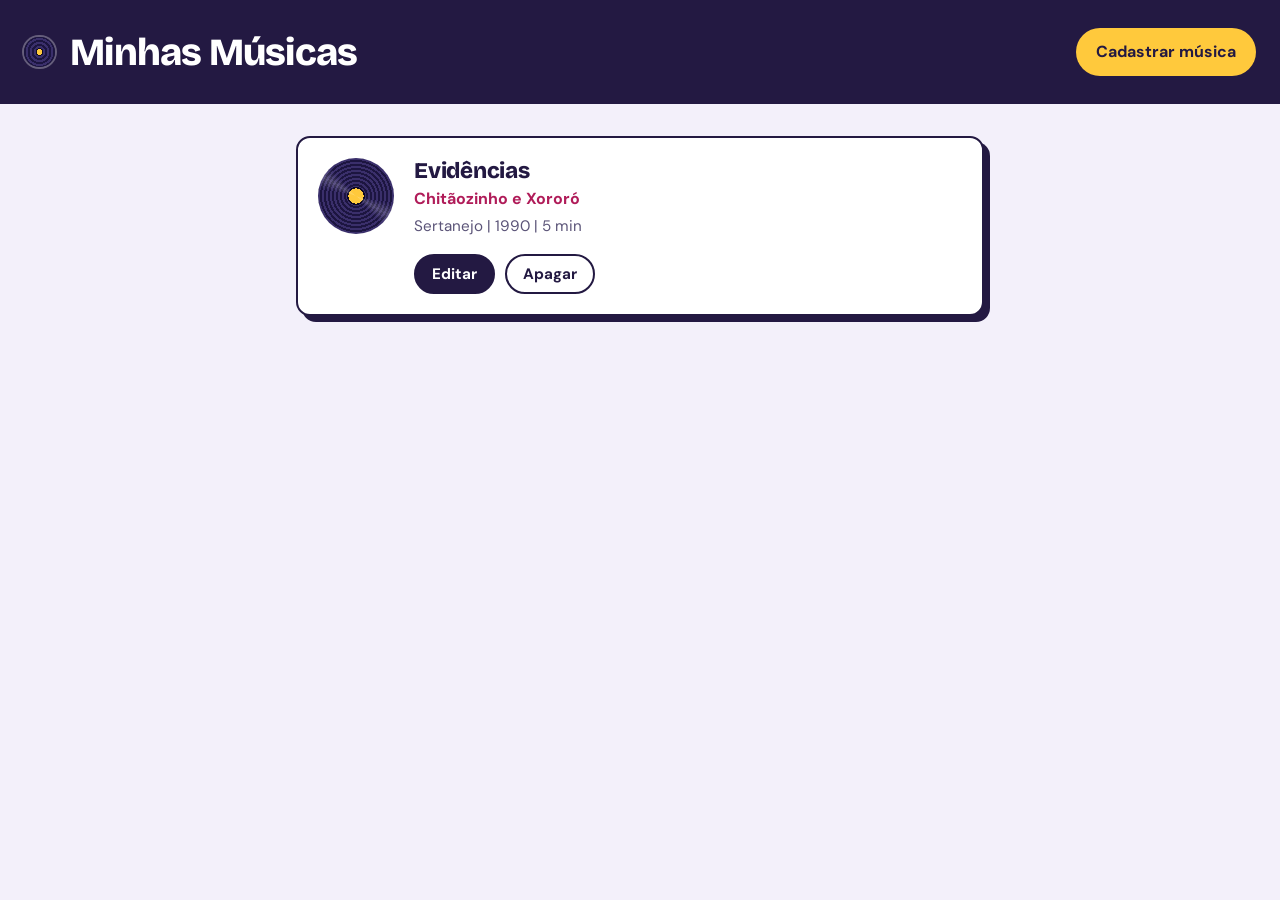
==== index.html @ 95f8e10c "Initial commit" ====
<!DOCTYPE html>
<html lang="pt-BR">
<head>
    <meta charset="UTF-8">
    <meta name="viewport" content="width=device-width, initial-scale=1.0">
    <title>Minhas Músicas</title>
    <link rel="preconnect" href="https://fonts.googleapis.com">
    <link rel="preconnect" href="https://fonts.gstatic.com" crossorigin>
    <link href="https://fonts.googleapis.com/css2?family=Bricolage+Grotesque:wght@700;800&family=DM+Sans:wght@400;500;700&display=swap" rel="stylesheet">
    <link rel="stylesheet" href="index.css">
</head>
<body>
    <header>
        <h1>Minhas Músicas</h1>
        <a href="cadastrar.html">Cadastrar música</a>
    </header>
 
    <main>
        <section id="listaMusicas">
            <article class="musica">
                <h2>Evidências</h2>
                <p class="artista">Chitãozinho e Xororó</p>
                <p class="detalhes">Sertanejo | 1990 | 5 min</p>
                <div class="acoes">
                    <a class="editar" href="editar.html?id=1">Editar</a>
                    <button class="apagar">Apagar</button>
                </div>
            </article>
        </section>
    </main>
 
    <script src="index.js"></script>
</body>
</html>
---- index.css ----
:root {
    --ink: #231942;
    --ink-soft: #5b5478;
    --paper: #f3f0fa;
    --pink: #d6246e;
    --pink-dark: #b01c59;
    --sun: #ffc93c;
}
 
* {
    box-sizing: border-box;
}
 
body {
    margin: 0;
    font-family: "DM Sans", system-ui, sans-serif;
    line-height: 1.5;
    background-color: var(--paper);
    color: var(--ink);
}
 
h1,
h2 {
    font-family: "Bricolage Grotesque", "DM Sans", system-ui, sans-serif;
}
 
/* Cabeçalho */
header {
    display: flex;
    justify-content: space-between;
    align-items: center;
    flex-wrap: wrap;
    gap: 16px;
    padding: 28px 24px;
    background-color: var(--ink);
    color: #ffffff;
}
 
header h1 {
    display: flex;
    align-items: center;
    gap: 0.4em;
    margin: 0;
    font-size: clamp(1.7rem, 5vw, 2.4rem);
    font-weight: 800;
    line-height: 1.1;
    letter-spacing: -0.02em;
}
 
/* Disco de vinil ao lado do título */
header h1::before {
    content: "";
    flex-shrink: 0;
    width: 0.8em;
    height: 0.8em;
    border-radius: 50%;
    background:
        radial-gradient(circle, var(--sun) 0 14%, #0f0a24 14% 17%, transparent 17%),
        repeating-radial-gradient(circle, #3a2f6b 0 2px, #1c1540 2px 4px);
    box-shadow: 0 0 0 2px rgba(255, 255, 255, 0.3);
}
 
header a {
    display: inline-block;
    padding: 12px 20px;
    border-radius: 999px;
    background-color: var(--sun);
    color: var(--ink);
    font-weight: 700;
    text-decoration: none;
}
 
header a:hover {
    background-color: #ffffff;
}
 
header a:focus-visible {
    outline: 3px solid #ffffff;
    outline-offset: 3px;
}
 
/* Lista */
main {
    max-width: 720px;
    margin: 32px auto 64px;
    padding: 0 16px;
}
 
#listaMusicas {
    display: flex;
    flex-direction: column;
    gap: 28px;
}
 
/* Card: disco à esquerda, informações à direita */
.musica {
    display: grid;
    grid-template-columns: 76px 1fr;
    column-gap: 20px;
    align-items: start;
    padding: 20px;
    background-color: #ffffff;
    border: 2px solid var(--ink);
    border-radius: 14px;
    box-shadow: 6px 6px 0 var(--ink);
}
 
.musica::before {
    content: "";
    grid-column: 1;
    grid-row: 1 / span 4;
    width: 76px;
    height: 76px;
    border-radius: 50%;
    background:
        conic-gradient(from 30deg, transparent 0 20%, rgba(255, 255, 255, 0.18) 25%, transparent 30% 70%, rgba(255, 255, 255, 0.18) 75%, transparent 80%),
        radial-gradient(circle, var(--sun) 0 14%, #0f0a24 14% 17%, transparent 17%),
        repeating-radial-gradient(circle, #3a2f6b 0 2px, #1c1540 2px 4px);
}
 
.musica > * {
    grid-column: 2;
}
 
.musica h2 {
    margin: 0 0 2px 0;
    font-size: 1.4rem;
    font-weight: 800;
    line-height: 1.2;
    letter-spacing: -0.01em;
}
 
.artista {
    margin: 0 0 4px 0;
    font-weight: 700;
    color: var(--pink-dark);
}
 
.detalhes {
    margin: 0 0 16px 0;
    font-size: 0.95rem;
    color: var(--ink-soft);
}
 
.acoes {
    display: flex;
    flex-wrap: wrap;
    gap: 10px;
}
 
.editar,
.apagar {
    display: inline-block;
    padding: 9px 16px;
    border: 2px solid var(--ink);
    border-radius: 999px;
    font-family: inherit;
    font-size: 0.95rem;
    font-weight: 700;
    line-height: 1.2;
    text-decoration: none;
    cursor: pointer;
}
 
.editar {
    background-color: var(--ink);
    color: #ffffff;
}
 
.editar:hover {
    background-color: var(--pink);
    border-color: var(--pink);
}
 
.apagar {
    background-color: transparent;
    color: var(--ink);
}
 
.apagar:hover {
    background-color: #fde3ea;
    border-color: #9b1239;
    color: #9b1239;
}
 
.editar:focus-visible,
.apagar:focus-visible {
    outline: 3px solid var(--pink);
    outline-offset: 3px;
}
 
/* O disco gira um pouco quando o mouse passa no card */
@media (prefers-reduced-motion: no-preference) {
    .musica::before {
        transition: transform 0.6s ease;
    }
 
    .musica:hover::before {
        transform: rotate(120deg);
    }
}
 
@media (max-width: 480px) {
    header {
        padding: 22px 16px;
    }
 
    .musica {
        grid-template-columns: 52px 1fr;
        column-gap: 14px;
        padding: 16px;
        box-shadow: 4px 4px 0 var(--ink);
    }
 
    .musica::before {
        width: 52px;
        height: 52px;
    }
}
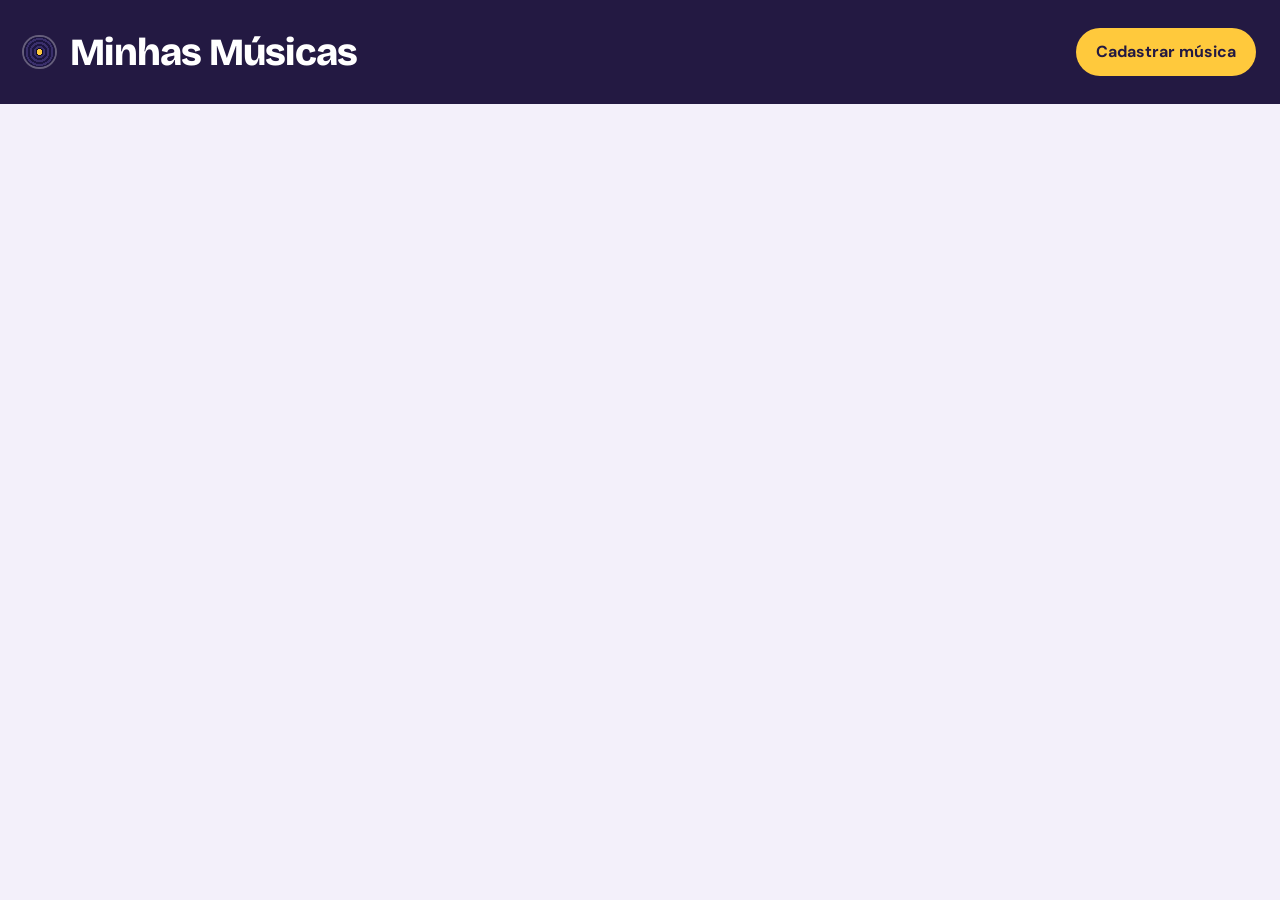
==== commit d3e980d4: "passo 5 ok" ====
--- a/index.html
+++ b/index.html
@@ -17,15 +17,7 @@
  
     <main>
         <section id="listaMusicas">
-            <article class="musica">
-                <h2>Evidências</h2>
-                <p class="artista">Chitãozinho e Xororó</p>
-                <p class="detalhes">Sertanejo | 1990 | 5 min</p>
-                <div class="acoes">
-                    <a class="editar" href="editar.html?id=1">Editar</a>
-                    <button class="apagar">Apagar</button>
-                </div>
-            </article>
+            
         </section>
     </main>
  
